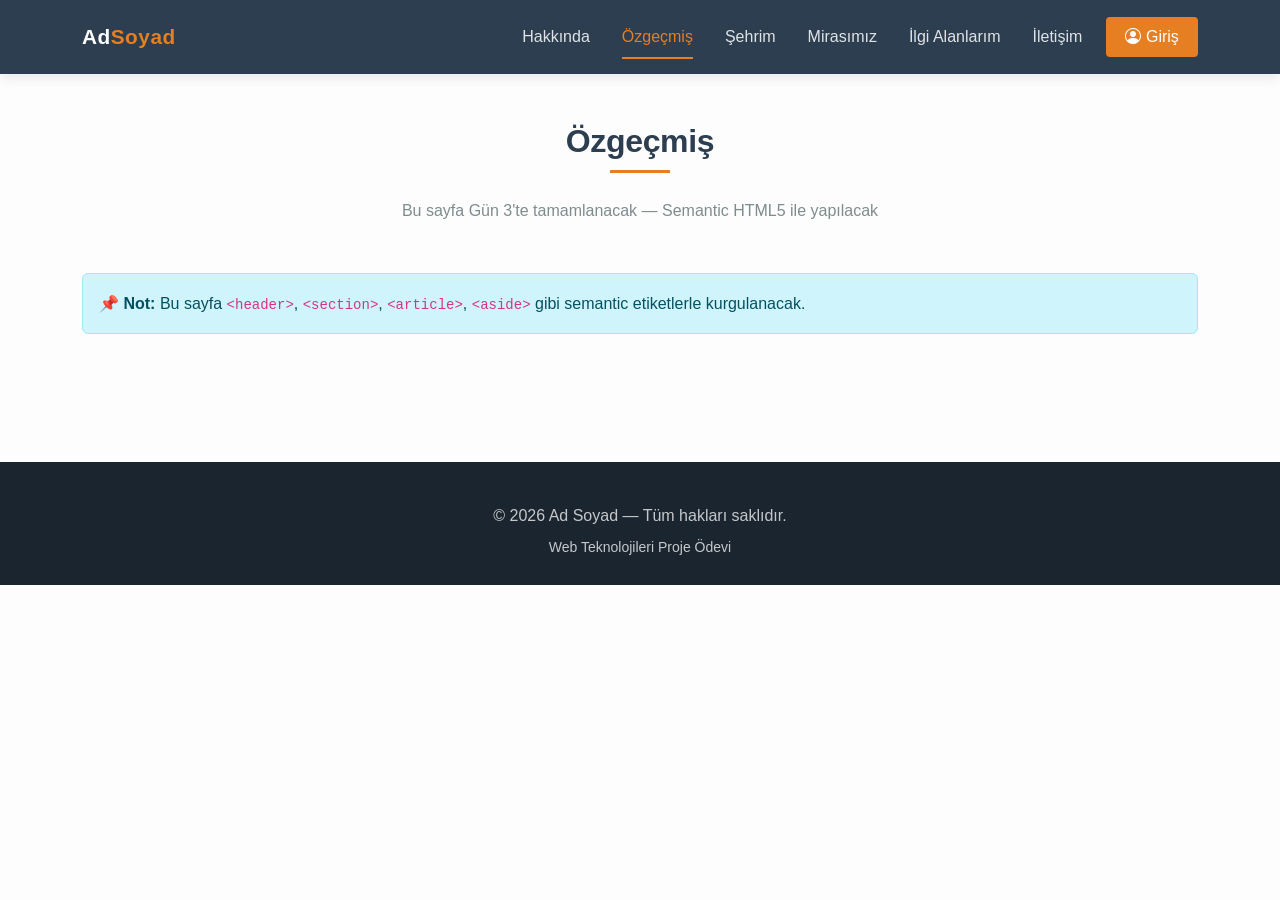
==== cv.html @ 60e33975 "ilk commit - proje iskeleti" ====
<!DOCTYPE html>
<html lang="tr">
<head>
    <meta charset="UTF-8">
    <meta name="viewport" content="width=device-width, initial-scale=1.0">
    <title>Özgeçmiş | Web Teknolojileri Projesi</title>
    <link href="https://cdn.jsdelivr.net/npm/bootstrap@5.3.2/dist/css/bootstrap.min.css" rel="stylesheet">
    <link rel="stylesheet" href="https://cdn.jsdelivr.net/npm/bootstrap-icons@1.11.1/font/bootstrap-icons.css">
    <link rel="stylesheet" href="css/style.css">
</head>
<body>

    <nav class="navbar navbar-expand-lg site-navbar sticky-top">
        <div class="container">
            <a class="navbar-brand" href="index.html">Ad<span>Soyad</span></a>
            <button class="navbar-toggler text-white" type="button" data-bs-toggle="collapse" data-bs-target="#navMenu">
                <span class="navbar-toggler-icon"></span>
            </button>
            <div class="collapse navbar-collapse" id="navMenu">
                <ul class="navbar-nav ms-auto align-items-lg-center">
                    <li class="nav-item"><a class="nav-link" href="index.html">Hakkında</a></li>
                    <li class="nav-item"><a class="nav-link" href="cv.html">Özgeçmiş</a></li>
                    <li class="nav-item"><a class="nav-link" href="sehrim.html">Şehrim</a></li>
                    <li class="nav-item"><a class="nav-link" href="mirasimiz.html">Mirasımız</a></li>
                    <li class="nav-item"><a class="nav-link" href="ilgi-alanlarim.html">İlgi Alanlarım</a></li>
                    <li class="nav-item"><a class="nav-link" href="iletisim.html">İletişim</a></li>
                    <li class="nav-item ms-lg-2 mt-2 mt-lg-0">
                        <a class="nav-link btn-login" href="login.html"><i class="bi bi-person-circle"></i> Giriş</a>
                    </li>
                </ul>
            </div>
        </div>
    </nav>

    <main>
        <section>
            <div class="container">
                <div class="bolum-baslik">
                    <h2>Özgeçmiş</h2>
                    <p>Bu sayfa Gün 3'te tamamlanacak — Semantic HTML5 ile yapılacak</p>
                </div>
                <div class="alert alert-info">
                    <strong>📌 Not:</strong> Bu sayfa <code>&lt;header&gt;</code>, <code>&lt;section&gt;</code>,
                    <code>&lt;article&gt;</code>, <code>&lt;aside&gt;</code> gibi semantic etiketlerle kurgulanacak.
                </div>
            </div>
        </section>
    </main>

    <footer class="site-footer">
        <div class="container">
            <p class="mb-1">© 2026 Ad Soyad — Tüm hakları saklıdır.</p>
            <small>Web Teknolojileri Proje Ödevi</small>
        </div>
    </footer>

    <script src="https://cdn.jsdelivr.net/npm/bootstrap@5.3.2/dist/js/bootstrap.bundle.min.js"></script>
    <script src="js/main.js"></script>
</body>
</html>
---- css/style.css ----
/* =========================================================
   Web Teknolojileri Proje Ödevi - Stil Dosyası
   Bootstrap 5 üzerine özel tasarım katmanı
   ========================================================= */

/* ---------- Renk değişkenleri ---------- */
:root {
    --renk-ana: #2c3e50;
    --renk-vurgu: #e67e22;
    --renk-acik: #ecf0f1;
    --renk-koyu: #1a252f;
    --renk-metin: #2c3e50;
    --renk-metin-acik: #7f8c8d;
    --golge-yumusak: 0 4px 12px rgba(0, 0, 0, 0.08);
    --golge-orta: 0 8px 24px rgba(0, 0, 0, 0.12);
    --gecis: all 0.3s ease;
}

/* ---------- Genel ---------- */
* {
    box-sizing: border-box;
}

body {
    font-family: 'Segoe UI', Tahoma, Geneva, Verdana, sans-serif;
    color: var(--renk-metin);
    line-height: 1.7;
    background-color: #fdfdfd;
}

h1, h2, h3, h4, h5, h6 {
    color: var(--renk-ana);
    font-weight: 600;
    letter-spacing: -0.01em;
}

a {
    color: var(--renk-vurgu);
    text-decoration: none;
    transition: var(--gecis);
}

a:hover {
    color: var(--renk-koyu);
}

/* ---------- Navbar ---------- */
.site-navbar {
    background-color: var(--renk-ana) !important;
    padding: 0.9rem 0;
    box-shadow: var(--golge-yumusak);
}

.site-navbar .navbar-brand {
    color: #fff !important;
    font-weight: 700;
    font-size: 1.3rem;
    letter-spacing: 0.5px;
}

.site-navbar .navbar-brand span {
    color: var(--renk-vurgu);
}

.site-navbar .nav-link {
    color: rgba(255, 255, 255, 0.85) !important;
    font-weight: 500;
    padding: 0.5rem 1rem !important;
    transition: var(--gecis);
    position: relative;
}

.site-navbar .nav-link:hover,
.site-navbar .nav-link.aktif {
    color: var(--renk-vurgu) !important;
}

.site-navbar .nav-link.aktif::after {
    content: "";
    position: absolute;
    bottom: 0;
    left: 1rem;
    right: 1rem;
    height: 2px;
    background-color: var(--renk-vurgu);
}

.site-navbar .btn-login {
    background-color: var(--renk-vurgu);
    color: #fff !important;
    border-radius: 4px;
    padding: 0.4rem 1.2rem !important;
}

.site-navbar .btn-login:hover {
    background-color: #d35400;
    color: #fff !important;
}

/* ---------- Hero / Başlık alanı ---------- */
.hero {
    background: linear-gradient(135deg, var(--renk-ana) 0%, var(--renk-koyu) 100%);
    color: #fff;
    padding: 5rem 0 4rem;
    margin-bottom: 3rem;
}

.hero h1 {
    color: #fff;
    font-size: 2.8rem;
    font-weight: 700;
    margin-bottom: 1rem;
}

.hero h1 span {
    color: var(--renk-vurgu);
}

.hero p {
    font-size: 1.2rem;
    opacity: 0.85;
    max-width: 600px;
}

/* ---------- Kartlar ---------- */
.kart {
    background: #fff;
    border-radius: 8px;
    padding: 1.8rem;
    box-shadow: var(--golge-yumusak);
    transition: var(--gecis);
    height: 100%;
    border: 1px solid #ecf0f1;
}

.kart:hover {
    transform: translateY(-4px);
    box-shadow: var(--golge-orta);
}

.kart h3 {
    color: var(--renk-ana);
    margin-bottom: 0.8rem;
    font-size: 1.25rem;
}

/* ---------- Bölüm başlığı ---------- */
.bolum-baslik {
    text-align: center;
    margin-bottom: 3rem;
}

.bolum-baslik h2 {
    font-size: 2rem;
    margin-bottom: 0.5rem;
    display: inline-block;
    position: relative;
    padding-bottom: 0.8rem;
}

.bolum-baslik h2::after {
    content: "";
    position: absolute;
    bottom: 0;
    left: 50%;
    transform: translateX(-50%);
    width: 60px;
    height: 3px;
    background-color: var(--renk-vurgu);
}

.bolum-baslik p {
    color: var(--renk-metin-acik);
    margin-top: 1rem;
}

/* ---------- Bölümler ---------- */
section {
    padding: 3rem 0;
}

/* ---------- Footer ---------- */
.site-footer {
    background-color: var(--renk-koyu);
    color: rgba(255, 255, 255, 0.75);
    padding: 2.5rem 0 1.5rem;
    margin-top: 4rem;
    text-align: center;
}

.site-footer a {
    color: var(--renk-vurgu);
}

.site-footer .ayraç {
    height: 1px;
    background-color: rgba(255, 255, 255, 0.1);
    margin: 1.5rem 0;
}

/* ---------- Butonlar ---------- */
.btn-vurgu {
    background-color: var(--renk-vurgu);
    color: #fff;
    border: none;
    padding: 0.7rem 1.8rem;
    border-radius: 4px;
    font-weight: 500;
    transition: var(--gecis);
}

.btn-vurgu:hover {
    background-color: #d35400;
    color: #fff;
    transform: translateY(-1px);
}

.btn-anahat {
    background: transparent;
    color: var(--renk-ana);
    border: 2px solid var(--renk-ana);
    padding: 0.6rem 1.7rem;
    border-radius: 4px;
    font-weight: 500;
    transition: var(--gecis);
}

.btn-anahat:hover {
    background-color: var(--renk-ana);
    color: #fff;
}

/* ---------- Profil resmi ---------- */
.profil-resim {
    width: 220px;
    height: 220px;
    border-radius: 50%;
    object-fit: cover;
    border: 5px solid var(--renk-vurgu);
    box-shadow: var(--golge-orta);
}

/* ---------- Responsive ---------- */
@media (max-width: 768px) {
    .hero {
        padding: 3rem 0 2rem;
        text-align: center;
    }

    .hero h1 {
        font-size: 2rem;
    }

    .hero p {
        font-size: 1rem;
    }

    .profil-resim {
        width: 160px;
        height: 160px;
        margin: 0 auto 1.5rem;
        display: block;
    }

    section {
        padding: 2rem 0;
    }
}
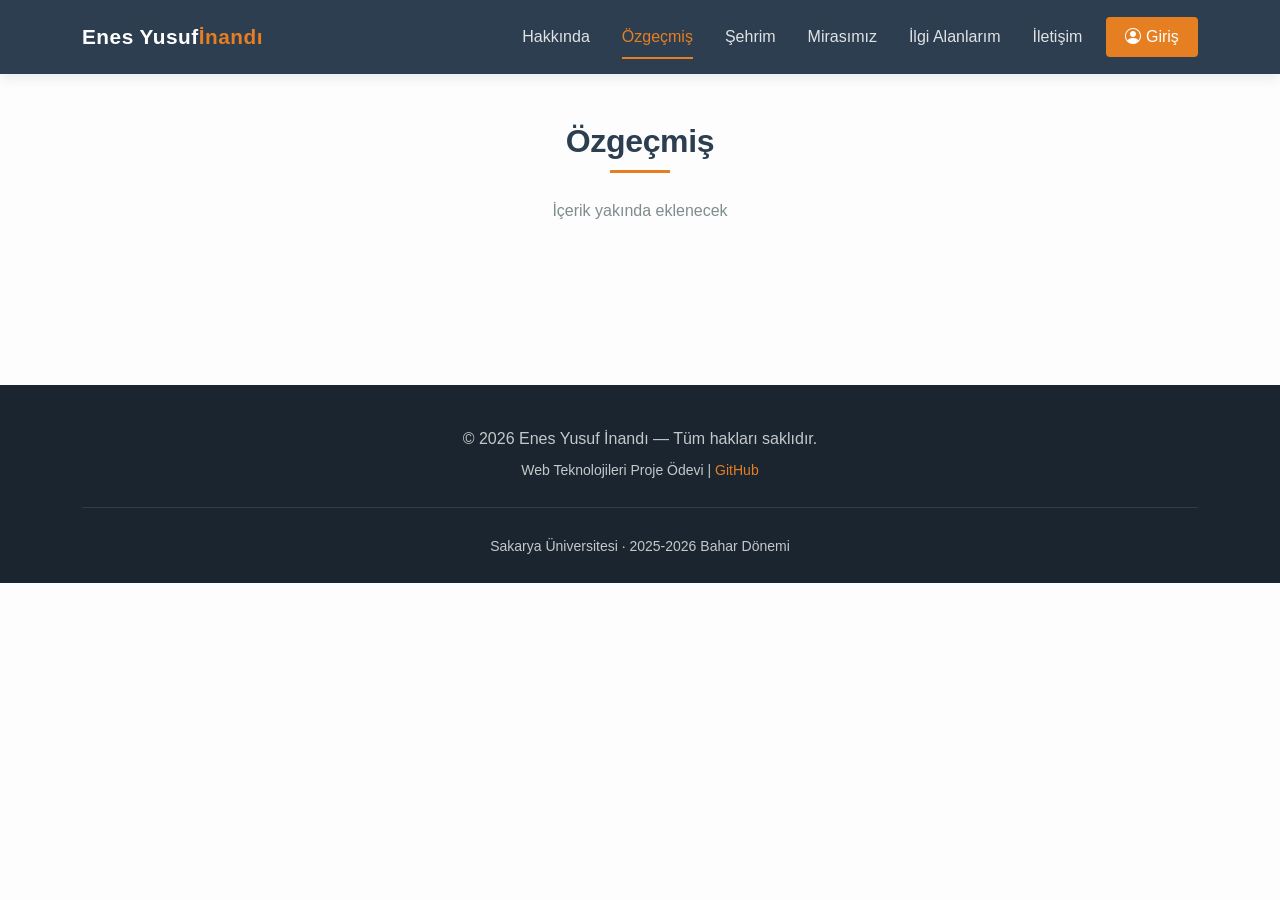
==== commit 5c4bf1b1: "hakkımda sayfası içeriği güncellendi, navbar ve footer tutarlı hale getirildi" ====
--- a/cv.html
+++ b/cv.html
@@ -12,7 +12,7 @@
 
     <nav class="navbar navbar-expand-lg site-navbar sticky-top">
         <div class="container">
-            <a class="navbar-brand" href="index.html">Ad<span>Soyad</span></a>
+            <a class="navbar-brand" href="index.html">Enes Yusuf<span>İnandı</span></a>
             <button class="navbar-toggler text-white" type="button" data-bs-toggle="collapse" data-bs-target="#navMenu">
                 <span class="navbar-toggler-icon"></span>
             </button>
@@ -37,20 +37,22 @@
             <div class="container">
                 <div class="bolum-baslik">
                     <h2>Özgeçmiş</h2>
-                    <p>Bu sayfa Gün 3'te tamamlanacak — Semantic HTML5 ile yapılacak</p>
+                    <p>İçerik yakında eklenecek</p>
                 </div>
-                <div class="alert alert-info">
-                    <strong>📌 Not:</strong> Bu sayfa <code>&lt;header&gt;</code>, <code>&lt;section&gt;</code>,
-                    <code>&lt;article&gt;</code>, <code>&lt;aside&gt;</code> gibi semantic etiketlerle kurgulanacak.
-                </div>
+
             </div>
         </section>
     </main>
 
     <footer class="site-footer">
         <div class="container">
-            <p class="mb-1">© 2026 Ad Soyad — Tüm hakları saklıdır.</p>
-            <small>Web Teknolojileri Proje Ödevi</small>
+            <p class="mb-1">© 2026 Enes Yusuf İnandı — Tüm hakları saklıdır.</p>
+            <small>
+                Web Teknolojileri Proje Ödevi |
+                <a href="https://github.com/enesinandi/web-proje" target="_blank" rel="noopener">GitHub</a>
+            </small>
+            <div class="ayraç"></div>
+            <small>Sakarya Üniversitesi · 2025-2026 Bahar Dönemi</small>
         </div>
     </footer>
 
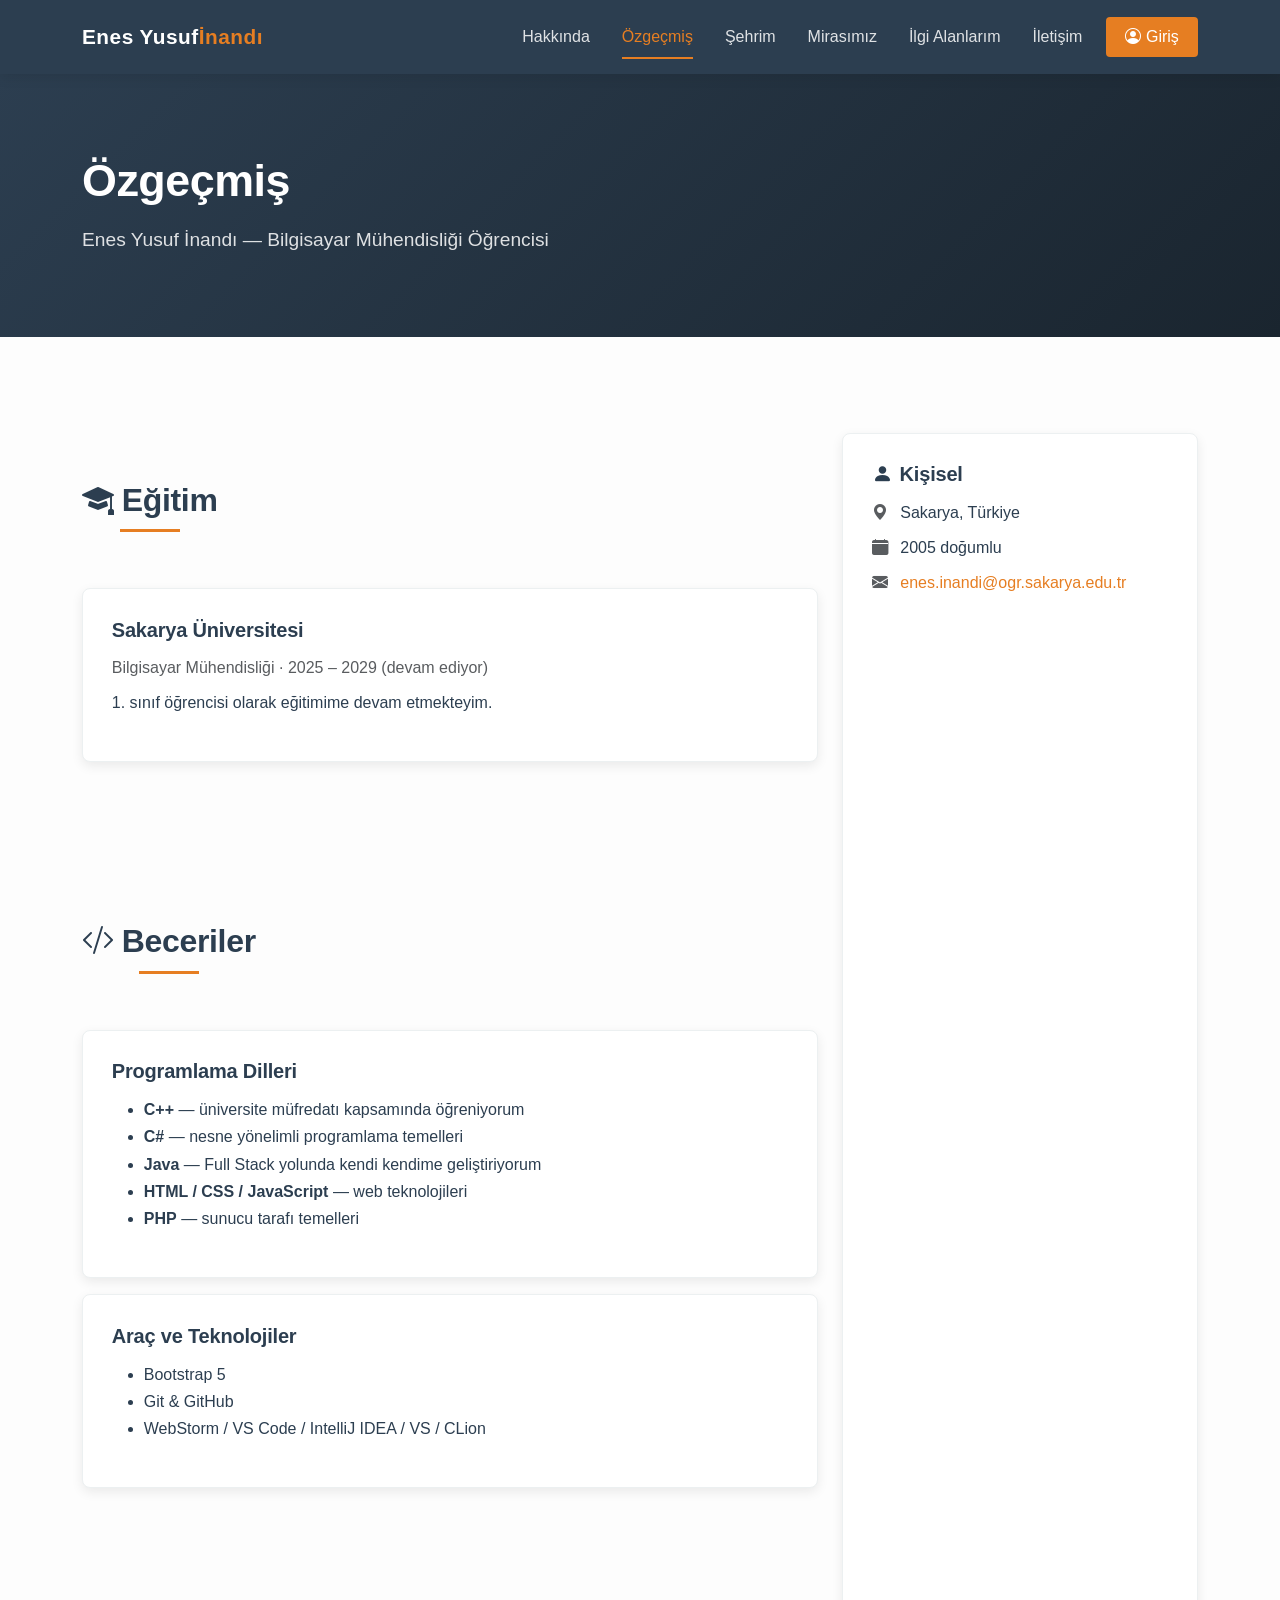
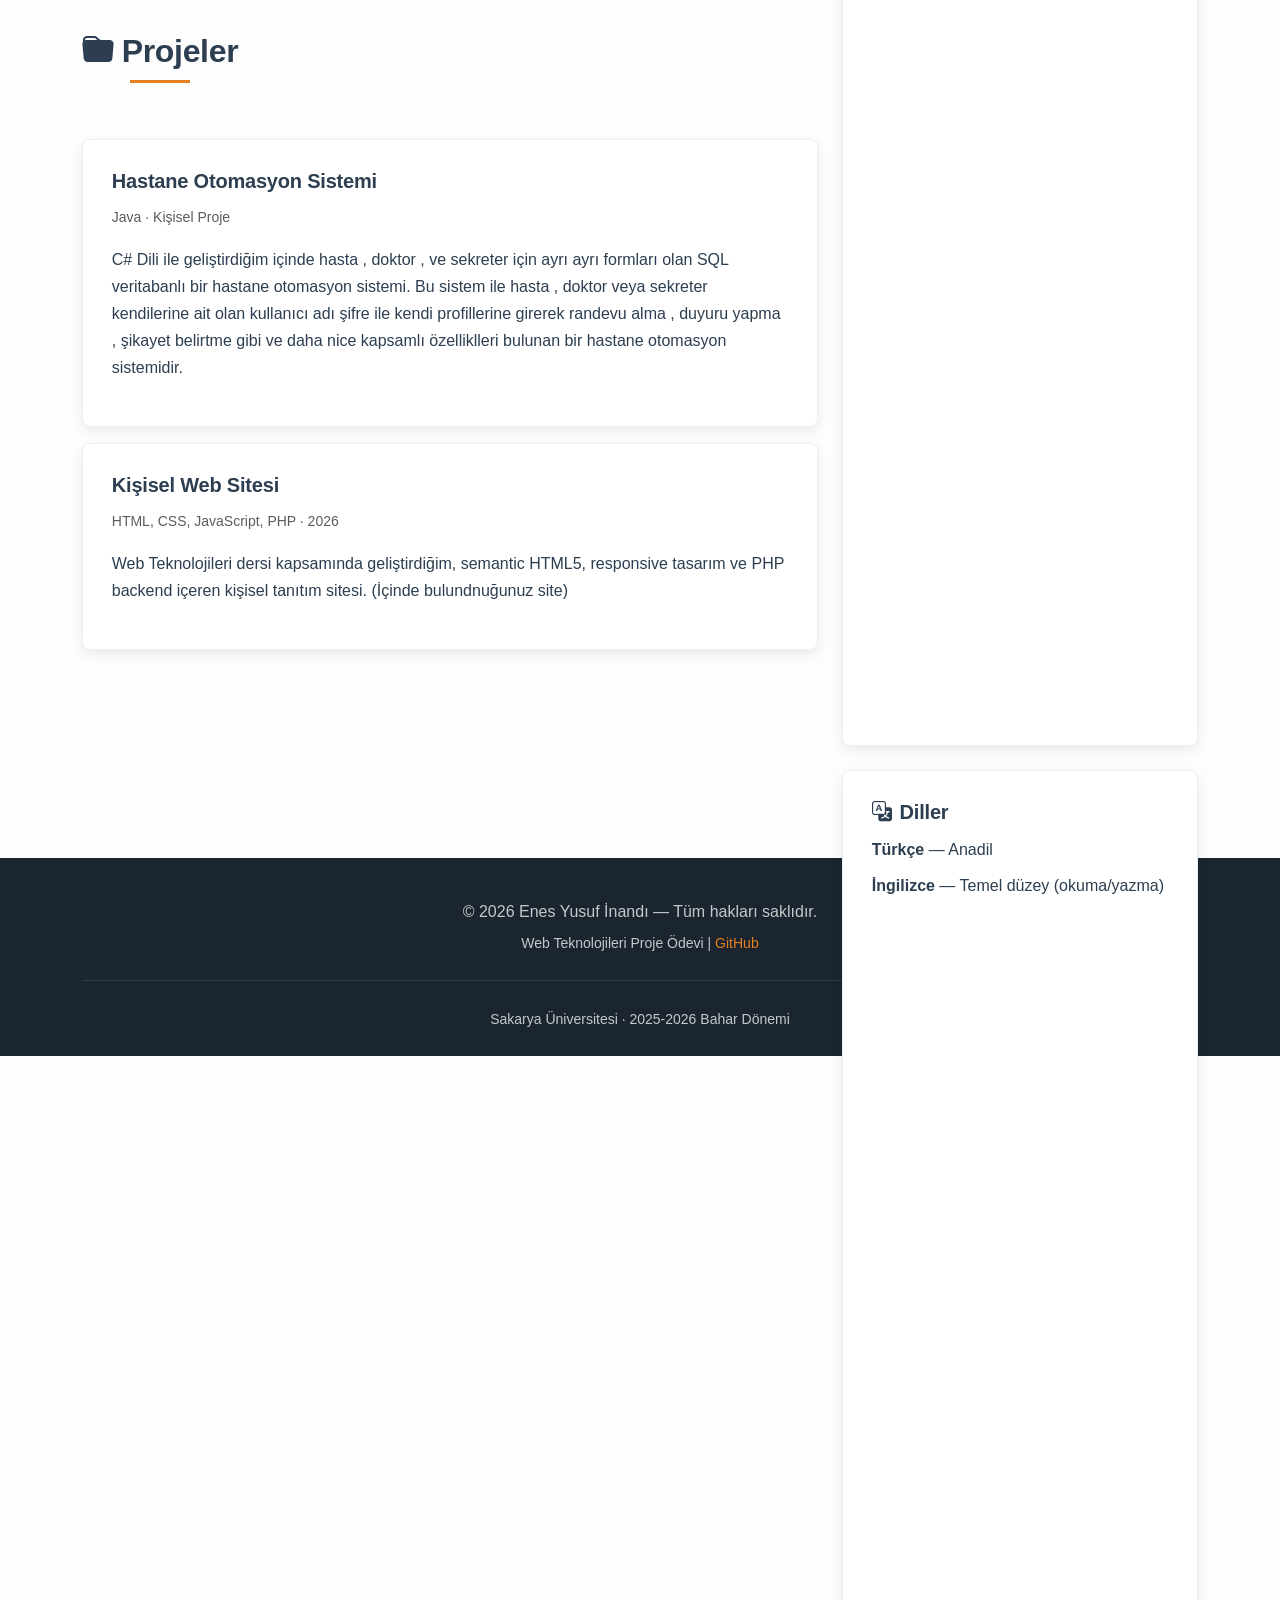
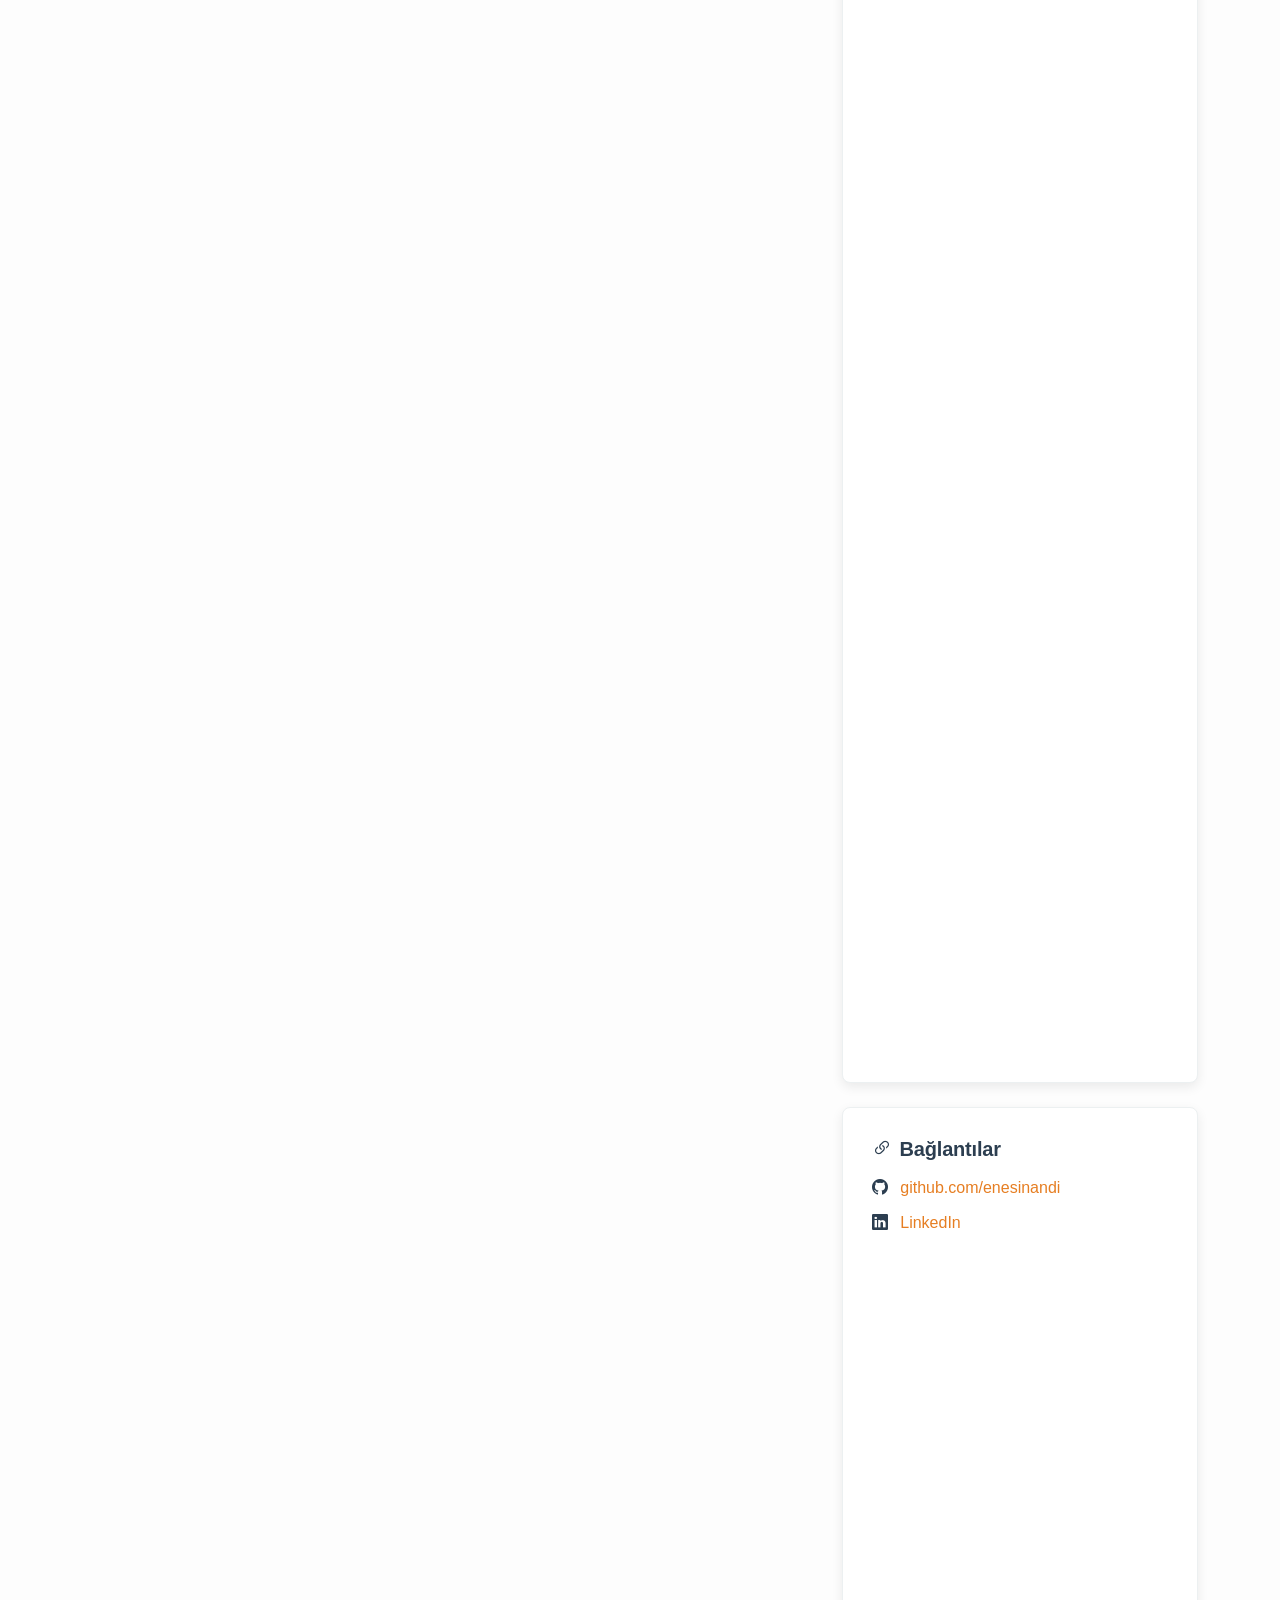
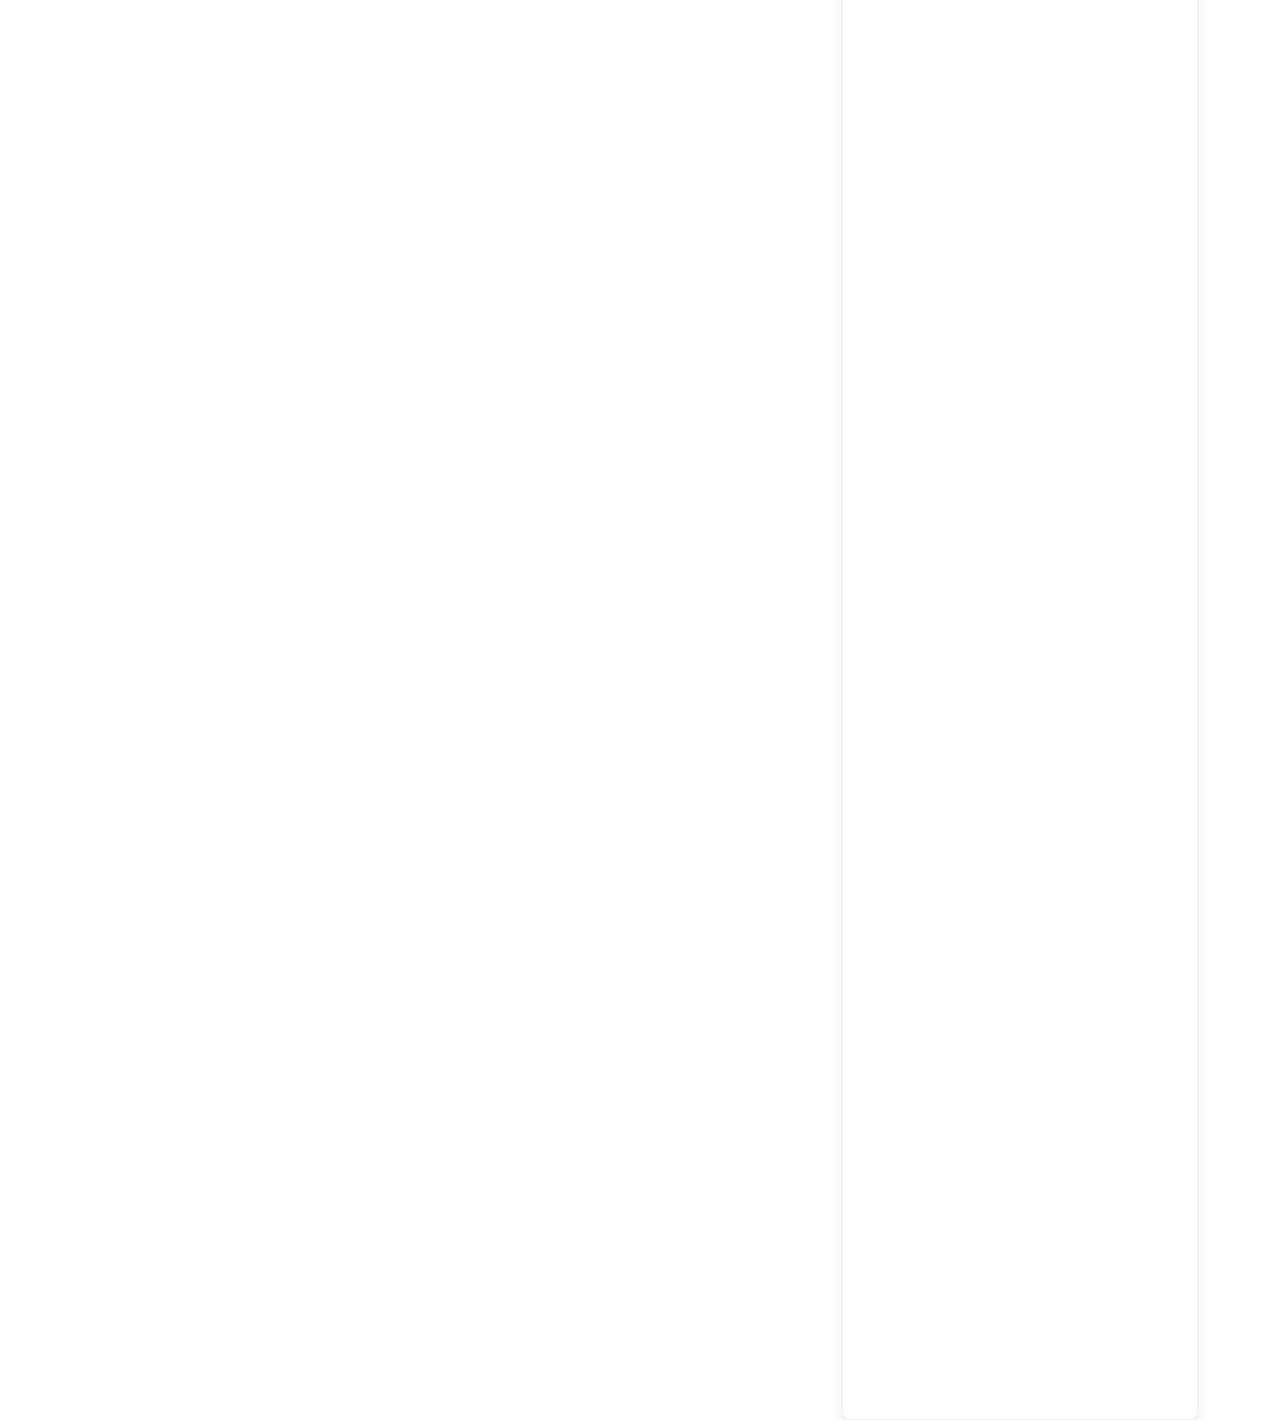
==== commit efe0aeb1: "cv sayfası: semantic html5 yapısı ile eğitim, beceriler, projeler bölümleri" ====
--- a/cv.html
+++ b/cv.html
@@ -3,60 +3,199 @@
 <head>
     <meta charset="UTF-8">
     <meta name="viewport" content="width=device-width, initial-scale=1.0">
-    <title>Özgeçmiş | Web Teknolojileri Projesi</title>
+    <meta name="description" content="Enes Yusuf İnandı - Özgeçmiş">
+    <title>Özgeçmiş | Enes Yusuf İnandı</title>
+
+    <!-- Bootstrap 5 CSS -->
     <link href="https://cdn.jsdelivr.net/npm/bootstrap@5.3.2/dist/css/bootstrap.min.css" rel="stylesheet">
     <link rel="stylesheet" href="https://cdn.jsdelivr.net/npm/bootstrap-icons@1.11.1/font/bootstrap-icons.css">
     <link rel="stylesheet" href="css/style.css">
 </head>
 <body>
 
-    <nav class="navbar navbar-expand-lg site-navbar sticky-top">
-        <div class="container">
-            <a class="navbar-brand" href="index.html">Enes Yusuf<span>İnandı</span></a>
-            <button class="navbar-toggler text-white" type="button" data-bs-toggle="collapse" data-bs-target="#navMenu">
-                <span class="navbar-toggler-icon"></span>
-            </button>
-            <div class="collapse navbar-collapse" id="navMenu">
-                <ul class="navbar-nav ms-auto align-items-lg-center">
-                    <li class="nav-item"><a class="nav-link" href="index.html">Hakkında</a></li>
-                    <li class="nav-item"><a class="nav-link" href="cv.html">Özgeçmiş</a></li>
-                    <li class="nav-item"><a class="nav-link" href="sehrim.html">Şehrim</a></li>
-                    <li class="nav-item"><a class="nav-link" href="mirasimiz.html">Mirasımız</a></li>
-                    <li class="nav-item"><a class="nav-link" href="ilgi-alanlarim.html">İlgi Alanlarım</a></li>
-                    <li class="nav-item"><a class="nav-link" href="iletisim.html">İletişim</a></li>
-                    <li class="nav-item ms-lg-2 mt-2 mt-lg-0">
-                        <a class="nav-link btn-login" href="login.html"><i class="bi bi-person-circle"></i> Giriş</a>
-                    </li>
-                </ul>
+<!-- navbar -->
+<nav class="navbar navbar-expand-lg site-navbar sticky-top">
+    <div class="container">
+        <a class="navbar-brand" href="index.html">Enes Yusuf<span>İnandı</span></a>
+        <button class="navbar-toggler text-white" type="button" data-bs-toggle="collapse" data-bs-target="#navMenu">
+            <span class="navbar-toggler-icon"></span>
+        </button>
+        <div class="collapse navbar-collapse" id="navMenu">
+            <ul class="navbar-nav ms-auto align-items-lg-center">
+                <li class="nav-item"><a class="nav-link" href="index.html">Hakkında</a></li>
+                <li class="nav-item"><a class="nav-link" href="cv.html">Özgeçmiş</a></li>
+                <li class="nav-item"><a class="nav-link" href="sehrim.html">Şehrim</a></li>
+                <li class="nav-item"><a class="nav-link" href="mirasimiz.html">Mirasımız</a></li>
+                <li class="nav-item"><a class="nav-link" href="ilgi-alanlarim.html">İlgi Alanlarım</a></li>
+                <li class="nav-item"><a class="nav-link" href="iletisim.html">İletişim</a></li>
+                <li class="nav-item ms-lg-2 mt-2 mt-lg-0">
+                    <a class="nav-link btn-login" href="login.html"><i class="bi bi-person-circle"></i> Giriş</a>
+                </li>
+            </ul>
+        </div>
+    </div>
+</nav>
+
+<!-- Sayfa başlığı -->
+<header class="hero">
+    <div class="container">
+        <h1>Özgeçmiş</h1>
+        <p>Enes Yusuf İnandı &mdash; Bilgisayar Mühendisliği Öğrencisi</p>
+    </div>
+</header>
+
+<!-- Main içerik -->
+<main>
+    <div class="container py-5">
+        <div class="row g-4">
+
+            <!-- Sol kolon(Ana CV) -->
+            <div class="col-lg-8">
+
+                <!--  EĞİTİM  -->
+                <section id="egitim" class="mb-5">
+                    <header class="bolum-baslik text-start">
+                        <h2><i class="bi bi-mortarboard-fill me-2"></i>Eğitim</h2>
+                    </header>
+
+                    <article class="kart mb-3">
+                        <h3>Sakarya Üniversitesi</h3>
+                        <p class="text-muted mb-2">
+                            Bilgisayar Mühendisliği &middot;
+                            <time datetime="2025">2025</time> &ndash;
+                            <time datetime="2029">2029 (devam ediyor)</time>
+                        </p>
+                        <p>
+                            1. sınıf öğrencisi olarak eğitimime devam etmekteyim.
+                        </p>
+                    </article>
+                </section>
+
+                <!--  BECERİLER  -->
+                <section id="beceriler" class="mb-5">
+                    <header class="bolum-baslik text-start">
+                        <h2><i class="bi bi-code-slash me-2"></i>Beceriler</h2>
+                    </header>
+
+                    <article class="kart">
+                        <h3>Programlama Dilleri</h3>
+                        <ul>
+                            <li><strong>C++</strong> &mdash; üniversite müfredatı kapsamında öğreniyorum</li>
+                            <li><strong>C#</strong> &mdash; nesne yönelimli programlama temelleri</li>
+                            <li><strong>Java</strong> &mdash; Full Stack yolunda kendi kendime geliştiriyorum</li>
+                            <li><strong>HTML / CSS / JavaScript</strong> &mdash; web teknolojileri</li>
+                            <li><strong>PHP</strong> &mdash; sunucu tarafı temelleri</li>
+                        </ul>
+                    </article>
+
+                    <article class="kart mt-3">
+                        <h3>Araç ve Teknolojiler</h3>
+                        <ul>
+                            <li>Bootstrap 5</li>
+                            <li>Git &amp; GitHub</li>
+                            <li>WebStorm / VS Code / IntelliJ IDEA / VS / CLion</li>
+                        </ul>
+                    </article>
+                </section>
+
+                <!--  PROJELER  -->
+                <section id="projeler" class="mb-5">
+                    <header class="bolum-baslik text-start">
+                        <h2><i class="bi bi-folder-fill me-2"></i>Projeler</h2>
+                    </header>
+
+                    <article class="kart mb-3">
+                        <h3>Hastane Otomasyon Sistemi</h3>
+                        <p class="text-muted small">Java &middot; Kişisel Proje</p>
+                        <p>
+                            C# Dili ile geliştirdiğim içinde hasta , doktor , ve sekreter için ayrı ayrı formları olan
+                            SQL veritabanlı bir hastane otomasyon sistemi. Bu sistem ile hasta , doktor veya sekreter
+                            kendilerine ait olan kullanıcı adı şifre ile kendi profillerine girerek randevu alma ,
+                            duyuru yapma , şikayet belirtme gibi ve daha nice kapsamlı özelliklleri bulunan bir hastane
+                            otomasyon sistemidir.
+                        </p>
+                    </article>
+
+                    <article class="kart">
+                        <h3>Kişisel Web Sitesi</h3>
+                        <p class="text-muted small">HTML, CSS, JavaScript, PHP &middot; 2026</p>
+                        <p>
+                            Web Teknolojileri dersi kapsamında geliştirdiğim, semantic HTML5,
+                            responsive tasarım ve PHP backend içeren kişisel tanıtım sitesi.
+                            (İçinde bulundnuğunuz site)
+                        </p>
+                    </article>
+                </section>
+
             </div>
+
+            <!-- Sağ kolon (yan bilgiler) -->
+            <aside class="col-lg-4">
+
+                <section class="kart mb-4">
+                    <h3><i class="bi bi-person-fill me-2"></i>Kişisel</h3>
+                    <ul class="list-unstyled mb-0">
+                        <li class="mb-2">
+                            <i class="bi bi-geo-alt-fill text-muted me-2"></i>
+                            Sakarya, Türkiye
+                        </li>
+                        <li class="mb-2">
+                            <i class="bi bi-calendar-fill text-muted me-2"></i>
+                            <time datetime="2005">2005</time> doğumlu
+                        </li>
+                        <li class="mb-2">
+                            <i class="bi bi-envelope-fill text-muted me-2"></i>
+                            <a href="mailto:enes.inandi@ogr.sakarya.edu.tr">enes.inandi@ogr.sakarya.edu.tr</a>
+                        </li>
+                    </ul>
+                </section>
+
+                <section class="kart mb-4">
+                    <h3><i class="bi bi-translate me-2"></i>Diller</h3>
+                    <ul class="list-unstyled mb-0">
+                        <li class="mb-2">
+                            <strong>Türkçe</strong> &mdash; Anadil
+                        </li>
+                        <li class="mb-2">
+                            <strong>İngilizce</strong> &mdash; Temel düzey (okuma/yazma)
+                        </li>
+                    </ul>
+                </section>
+
+                <section class="kart">
+                    <h3><i class="bi bi-link-45deg me-2"></i>Bağlantılar</h3>
+                    <ul class="list-unstyled mb-0">
+                        <li class="mb-2">
+                            <i class="bi bi-github me-2"></i>
+                            <a href="https://github.com/enesinandi" target="_blank" rel="noopener">github.com/enesinandi</a>
+                        </li>
+                        <li>
+                            <i class="bi bi-linkedin me-2"></i>
+                            <a href="https://www.linkedin.com/in/enes-inand%C4%B1-27b596381/" target="_blank" rel="noopener">LinkedIn</a>
+                        </li>
+                    </ul>
+                </section>
+
+            </aside>
+
         </div>
-    </nav>
-
-    <main>
-        <section>
-            <div class="container">
-                <div class="bolum-baslik">
-                    <h2>Özgeçmiş</h2>
-                    <p>İçerik yakında eklenecek</p>
-                </div>
-
-            </div>
-        </section>
-    </main>
-
-    <footer class="site-footer">
-        <div class="container">
-            <p class="mb-1">© 2026 Enes Yusuf İnandı — Tüm hakları saklıdır.</p>
-            <small>
-                Web Teknolojileri Proje Ödevi |
-                <a href="https://github.com/enesinandi/web-proje" target="_blank" rel="noopener">GitHub</a>
-            </small>
-            <div class="ayraç"></div>
-            <small>Sakarya Üniversitesi · 2025-2026 Bahar Dönemi</small>
-        </div>
-    </footer>
-
-    <script src="https://cdn.jsdelivr.net/npm/bootstrap@5.3.2/dist/js/bootstrap.bundle.min.js"></script>
-    <script src="js/main.js"></script>
+    </div>
+</main>
+
+<!-- Site geneli footer -->
+<footer class="site-footer">
+    <div class="container">
+        <p class="mb-1">© 2026 Enes Yusuf İnandı — Tüm hakları saklıdır.</p>
+        <small>
+            Web Teknolojileri Proje Ödevi |
+            <a href="https://github.com/enesinandi/web-proje" target="_blank" rel="noopener">GitHub</a>
+        </small>
+        <div class="ayraç"></div>
+        <small>Sakarya Üniversitesi · 2025-2026 Bahar Dönemi</small>
+    </div>
+</footer>
+
+<script src="https://cdn.jsdelivr.net/npm/bootstrap@5.3.2/dist/js/bootstrap.bundle.min.js"></script>
+<script src="js/main.js"></script>
 </body>
-</html>
+</html>
